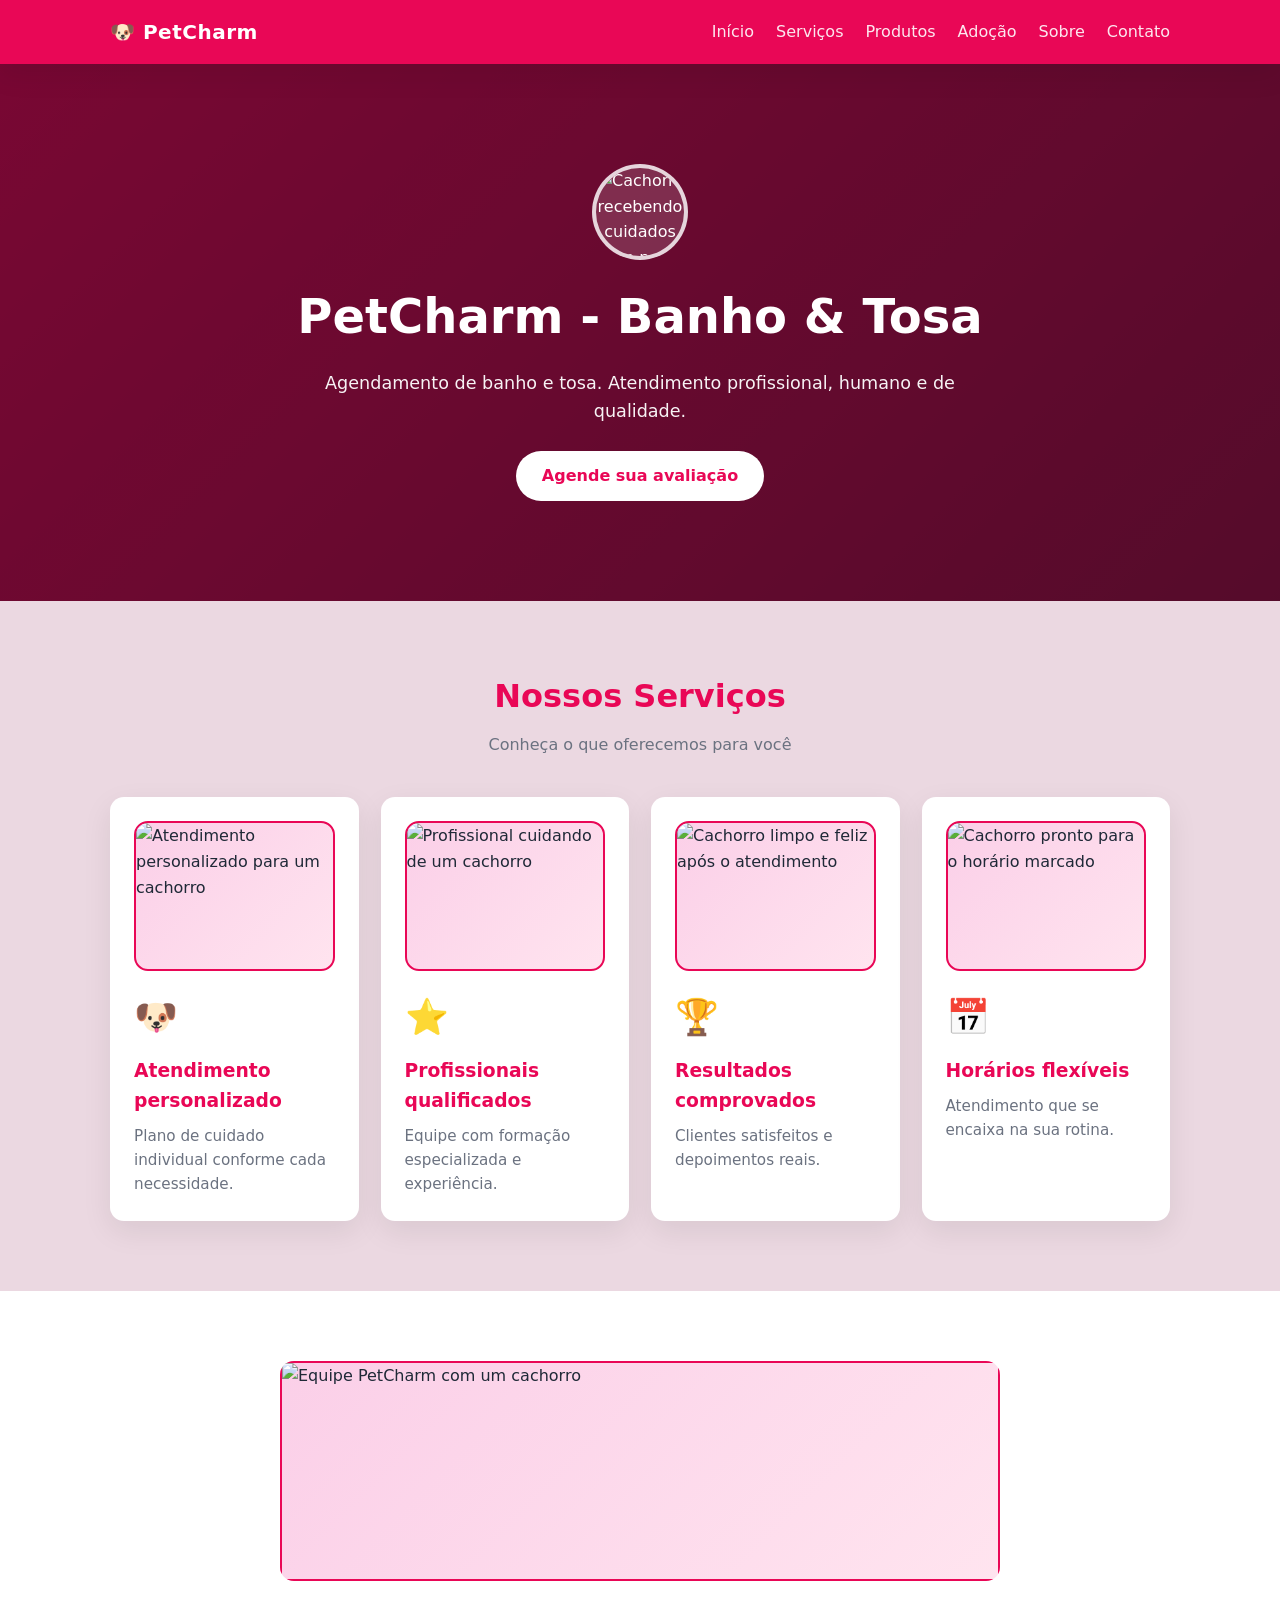
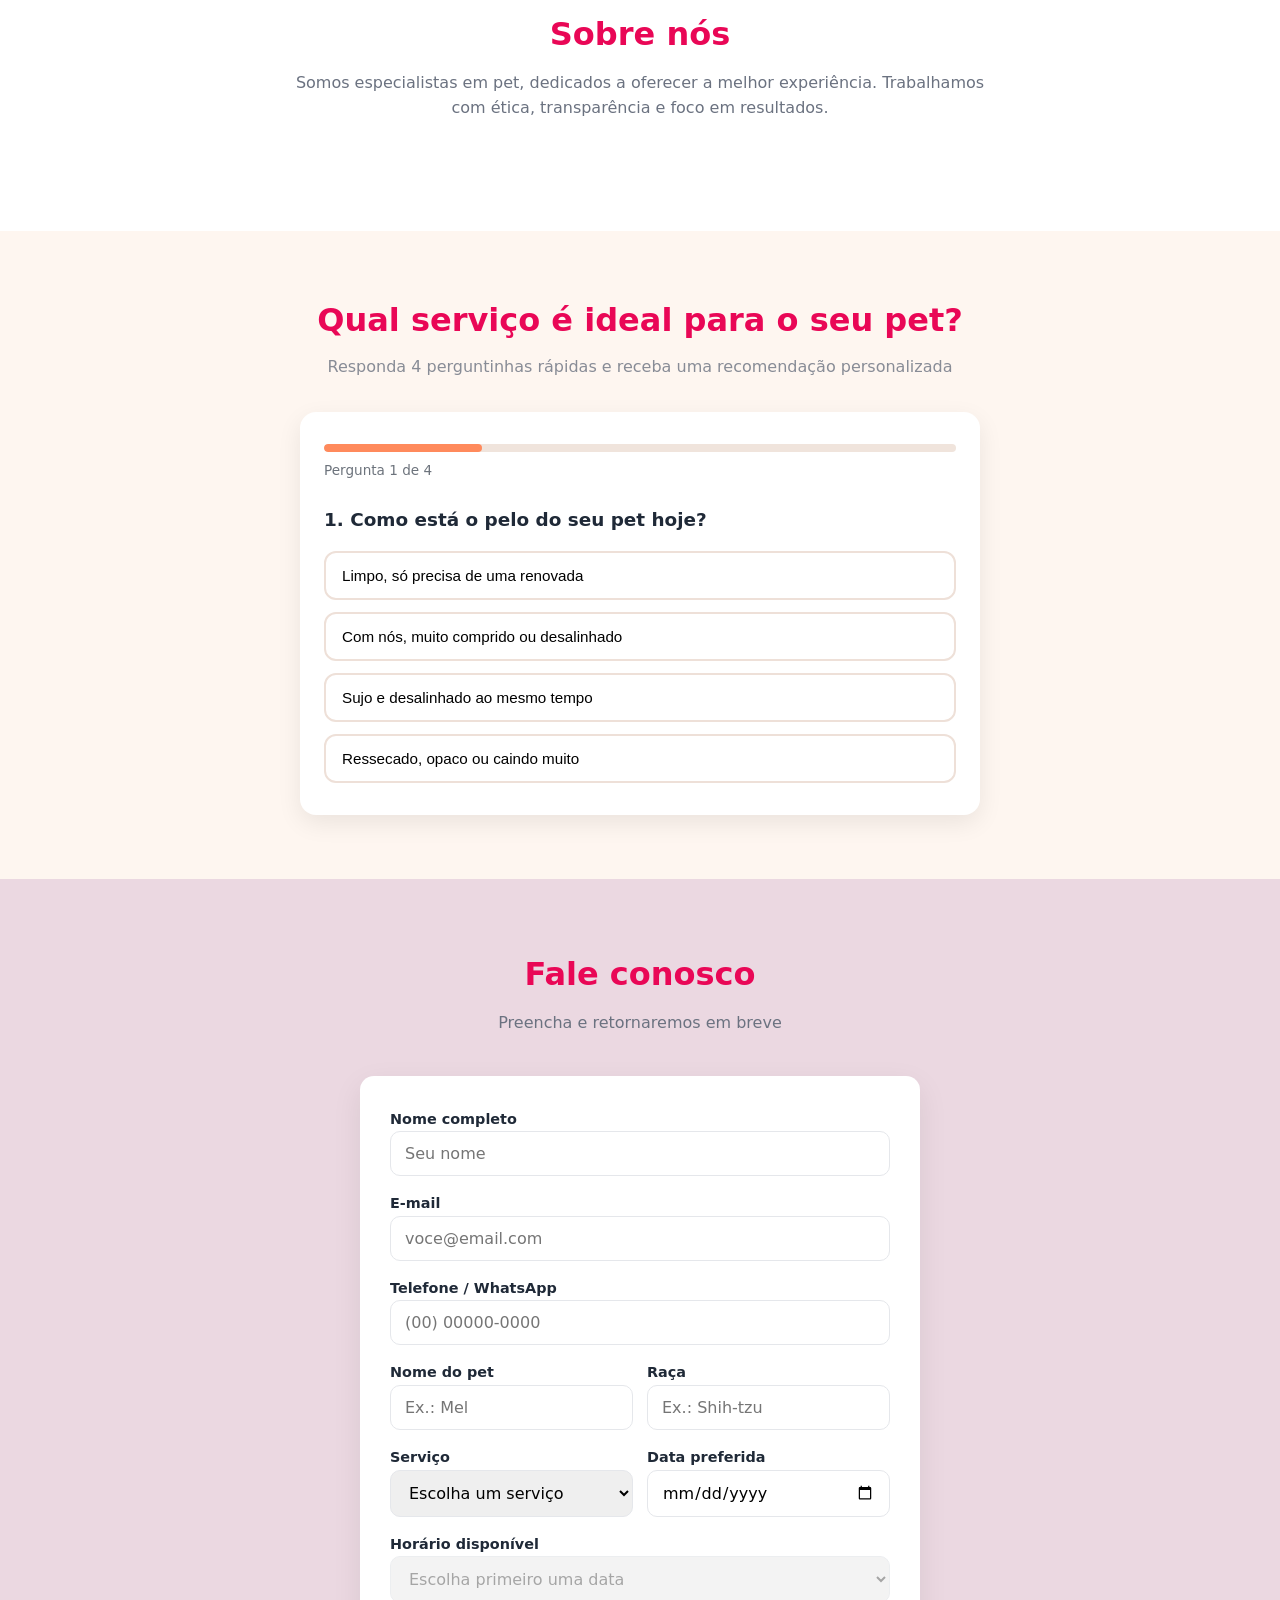
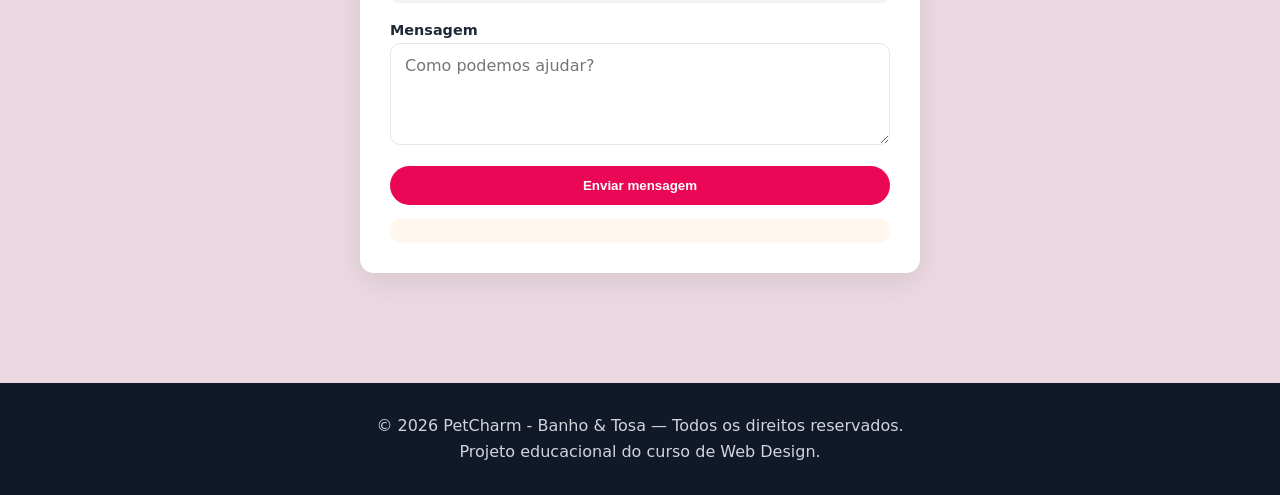
==== index.html @ 6ad41427 "Teste 1" ====
<!DOCTYPE html>
<!--
  PetCharm - Banho & Tosa
  Projeto didático do curso de Web Design.
  Estrutura: header, hero, serviços (cards), sobre, contato (form), footer.
-->
<html lang="pt-BR">
<head>
  <meta charset="UTF-8" />
  <!-- viewport torna o site responsivo no celular -->
  <meta name="viewport" content="width=device-width, initial-scale=1.0" />
  <title>PetCharm - Banho & Tosa</title>
  <meta name="description" content="Agendamento de banho e tosa." />
  <link rel="stylesheet" href="styles.css" />
  <link rel="stylesheet" href="quiz.css" />

</head>
<body>

  <!-- CABEÇALHO com navegação -->
  <header class="site-header">
    <div class="nav">
      <div class="logo">🐶 PetCharm</div>
      <button class="menu-toggle" aria-label="Abrir menu">☰</button>
      <ul id="menu">
        <li><a href="#inicio">Início</a></li>
        <li><a href="#servicos">Serviços</a></li>
        <li><a href="Produtos/Produtos.html">Produtos</a></li>
        <li><a href="Adoção/Index.html">Adoção</a></li>
        <li><a href="#sobre">Sobre</a></li>
        <li><a href="#contato">Contato</a></li>
      </ul>
    </div>
  </header>

  <!-- HERO: primeira impressão do site -->
  <section class="hero" id="inicio">
    <!-- Coloque o vídeo em videos/petshop-fundo.mp4 e a capa em imagens/hero-petshop.jpg -->
    <video class="hero-video" autoplay muted loop playsinline poster="imagens/" aria-hidden="true">
      <source src="imagens/doguinho.mp4" type="video/mp4" />
    </video>
    <div class="hero-overlay" aria-hidden="true"></div>
    <div class="hero-content">
      <!-- Alternativa: troque o vídeo por uma imagem usando imagens/hero-petshop.jpg -->
      <img class="hero-image" src="imagens/1000683428.jpg" alt="Cachorro recebendo cuidados no pet shop" />
    <h1>PetCharm - Banho & Tosa</h1>
    <p>Agendamento de banho e tosa. Atendimento profissional, humano e de qualidade.</p>
    <a href="#contato" class="btn">Agende sua avaliação</a>
    </div>
  </section>

  <!-- SERVIÇOS em formato de cards -->
  <section id="servicos">
    <div class="container">
      <h2>Nossos Serviços</h2>
      <p class="subtitle">Conheça o que oferecemos para você</p>
      <div class="grid">
        <article class="card">
          <!-- Troque o caminho pela foto do serviço correspondente. -->
          <img class="card-image" src="imagens/1000683427.jpg" alt="Atendimento personalizado para um cachorro" />
          <div class="icon">🐶</div>
          <h3>Atendimento personalizado</h3>
          <p>Plano de cuidado individual conforme cada necessidade.</p>
        </article>
        <article class="card">
          <img class="card-image" src="imagens/1000683426.jpg" alt="Profissional cuidando de um cachorro" />
          <div class="icon">⭐</div>
          <h3>Profissionais qualificados</h3>
          <p>Equipe com formação especializada e experiência.</p>
        </article>
        <article class="card">
          <img class="card-image" src="imagens/1000683435.jpg" alt="Cachorro limpo e feliz após o atendimento" />
          <div class="icon">🏆</div>
          <h3>Resultados comprovados</h3>
          <p>Clientes satisfeitos e depoimentos reais.</p>
        </article>
        <article class="card">
          <img class="card-image" src="imagens/1000683436.jpg" alt="Cachorro pronto para o horário marcado" />
          <div class="icon">📅</div>
          <h3>Horários flexíveis</h3>
          <p>Atendimento que se encaixa na sua rotina.</p>
        </article>
      </div>
    </div>
  </section>

  <!-- SOBRE -->
  <section id="sobre" style="background:#fff;">
    <div class="container">
      <div class="sobre-media">
        <img src="imagens/1000683439.jpg" alt="Equipe PetCharm com um cachorro" />
      </div>
      <h2>Sobre nós</h2>
      <p class="subtitle" style="max-width:720px; margin-left:auto; margin-right:auto;">
        Somos especialistas em pet, dedicados a oferecer a melhor
        experiência. Trabalhamos com ética, transparência e foco em resultados.
      </p>
    </div>
  </section>
<section id="quiz">
  <div class="container">
    <h2>Qual serviço é ideal para o seu pet?</h2>
    <p class="subtitle">Responda 4 perguntinhas rápidas e receba uma recomendação personalizada</p>

    <div class="quiz-box" id="quizBox">

      <!-- Barra de progresso -->
      <div class="quiz-progress">
        <div class="quiz-progress-bar" id="quizProgressBar"></div>
      </div>
      <p class="quiz-step-count" id="quizStepCount">Pergunta 1 de 4</p>

      <!-- Pergunta 1 -->
      <div class="quiz-step" data-step="1">
        <h3>1. Como está o pelo do seu pet hoje?</h3>
        <div class="quiz-options" data-question="1">
          <button type="button" class="quiz-option" data-scores='{"banho":2}'>Limpo, só precisa de uma renovada</button>
          <button type="button" class="quiz-option" data-scores='{"tosa":2}'>Com nós, muito comprido ou desalinhado</button>
          <button type="button" class="quiz-option" data-scores='{"banho_tosa":2}'>Sujo e desalinhado ao mesmo tempo</button>
          <button type="button" class="quiz-option" data-scores='{"hidratacao":2}'>Ressecado, opaco ou caindo muito</button>
        </div>
      </div>

      <!-- Pergunta 2 -->
      <div class="quiz-step" data-step="2" hidden>
        <h3>2. Qual é o principal objetivo do atendimento?</h3>
        <div class="quiz-options" data-question="2">
          <button type="button" class="quiz-option" data-scores='{"banho":2}'>Higiene básica e cheirinho bom</button>
          <button type="button" class="quiz-option" data-scores='{"tosa":2}'>Aparência: corte e estilo</button>
          <button type="button" class="quiz-option" data-scores='{"banho_tosa":2}'>Cuidado completo, sem economizar</button>
          <button type="button" class="quiz-option" data-scores='{"hidratacao":2}'>Recuperar a saúde do pelo e da pele</button>
        </div>
      </div>

      <!-- Pergunta 3 -->
      <div class="quiz-step" data-step="3" hidden>
        <h3>3. Com que frequência seu pet costuma tomar banho?</h3>
        <div class="quiz-options" data-question="3">
          <button type="button" class="quiz-option" data-scores='{"banho":1}'>Toda semana, é rotina</button>
          <button type="button" class="quiz-option" data-scores='{"tosa":1}'>Raramente, geralmente só corto o pelo</button>
          <button type="button" class="quiz-option" data-scores='{"banho_tosa":1}'>Sempre faço os dois juntos</button>
          <button type="button" class="quiz-option" data-scores='{"hidratacao":1}'>Meu pet tem pele sensível ou alérgica</button>
        </div>
      </div>

      <!-- Pergunta 4 -->
      <div class="quiz-step" data-step="4" hidden>
        <h3>4. Qual dessas frases combina mais com o momento do seu pet?</h3>
        <div class="quiz-options" data-question="4">
          <button type="button" class="quiz-option" data-scores='{"banho":1}'>É só a rotina normal da semana</button>
          <button type="button" class="quiz-option" data-scores='{"tosa":1}'>Tem um evento ou foto especial chegando</button>
          <button type="button" class="quiz-option" data-scores='{"banho_tosa":1}'>Quero o pacote completo, sem enrolação</button>
          <button type="button" class="quiz-option" data-scores='{"hidratacao":1}'>Está com coceira, caspa ou irritação</button>
        </div>
      </div>

      <!-- Resultado -->
      <div class="quiz-step quiz-result" data-step="result" hidden>
        <div class="quiz-result-icon" id="quizResultIcon">🐾</div>
        <h3 id="quizResultTitle">Recomendação</h3>
        <p id="quizResultText"></p>
        <div class="quiz-result-actions">
          <button type="button" class="btn primary" id="quizGoContact">Agendar esse serviço</button>
          <button type="button" class="btn quiz-restart" id="quizRestart">Refazer o quiz</button>
        </div>
      </div>

    </div>
  </div>
</section>
  <!-- CONTATO com formulário -->
  <section id="contato">
    <div class="container">
      <h2>Fale conosco</h2>
      <p class="subtitle">Preencha e retornaremos em breve</p>
      <form class="contact" id="formContato" novalidate>
        <div>
          <label for="nome">Nome completo</label>
          <input type="text" id="nome" name="nome" required placeholder="Seu nome" />
        </div>
        <div>
          <label for="email">E-mail</label>
          <input type="email" id="email" name="email" required placeholder="voce@email.com" />
        </div>
        <div>
          <label for="telefone">Telefone / WhatsApp</label>
          <input type="tel" id="telefone" name="telefone" placeholder="(00) 00000-0000" />
        </div>
        <div class="form-row">
          <div>
            <label for="petNome">Nome do pet</label>
            <input type="text" id="petNome" name="petNome" required placeholder="Ex.: Mel" />
          </div>
          <div>
            <label for="petRaca">Raça</label>
            <input type="text" id="petRaca" name="petRaca" required placeholder="Ex.: Shih-tzu" />
          </div>
        </div>
        <div class="form-row">
          <div>
            <label for="servico">Serviço</label>
            <select id="servico" name="servico" required>
              <option value="">Escolha um serviço</option>
              <option value="Banho">Banho</option>
              <option value="Tosa higiênica">Tosa higiênica</option>
              <option value="Banho e tosa">Banho e tosa</option>
              <option value="Hidratação">Hidratação</option>
            </select>
          </div>
          <div>
            <label for="data">Data preferida</label>
            <input type="date" id="data" name="data" required />
          </div>
        </div>
        <div>
          <label for="horario">Horário disponível</label>
          <select id="horario" name="horario" required disabled>
            <option value="">Escolha primeiro uma data</option>
          </select>
        </div>
        <div>
          <label for="mensagem">Mensagem</label>
          <textarea id="mensagem" name="mensagem" rows="4" required placeholder="Como podemos ajudar?"></textarea>
        </div>
        <button type="submit" class="btn primary">Enviar mensagem</button>
        <div class="mensagem-feedback" id="feedback"></div>
        <div class="lembrete" id="lembrete" aria-live="polite"></div>
      </form>
    </div>
  </section>

  <footer>
    <p>© <span id="ano"></span> PetCharm - Banho & Tosa — Todos os direitos reservados.</p>
    <p>Projeto educacional do curso de Web Design.</p>
  </footer>

  <script src="script.js"></script>
  <script src="quiz.js"></script>
</body>
</html>
---- styles.css ----
/* =========================================================
   PetCharm - Banho & Tosa
   Folha de estilos principal.
   Conceitos: variáveis CSS, seletores, flexbox, grid,
   responsividade, transições e hover.
   ========================================================= */

/* Variáveis (Custom Properties) — facilitam manter o tema */
:root {
  --primary: #e90756;
  --accent: #fbcfe8;
  --bg: #ebd8e1;
  --text: #1f2937;
  --muted: #6b7280;
  --card: #ffffff;
  --radius: 14px;
  --shadow: 0 10px 30px rgba(0,0,0,.08);
  --container: 1100px;
}

/* Reset simples para padronizar entre navegadores */
* { box-sizing: border-box; margin: 0; padding: 0; }

html { scroll-behavior: smooth; } /* rolagem suave para âncoras */

body {
  font-family: 'Segoe UI', system-ui, -apple-system, sans-serif;
  background: var(--bg);
  color: var(--text);
  line-height: 1.6;
}

img { max-width: 100%; display: block; }

/* Container central reutilizável */
.container {
  max-width: var(--container);
  margin: 0 auto;
  padding: 0 20px;
}

/* ---------- HEADER / NAV ---------- */
header.site-header {
  background: var(--primary);
  color: #fff;
  position: sticky; /* fixa ao rolar */
  top: 0;
  z-index: 50;
  box-shadow: var(--shadow);
}
.nav {
  display: flex;
  align-items: center;
  justify-content: space-between;
  padding: 16px 20px;
  max-width: var(--container);
  margin: 0 auto;
}
.nav .logo { font-weight: 800; font-size: 1.25rem; letter-spacing: .5px; }
.nav ul { display: flex; gap: 22px; list-style: none; }
.nav a { color: #fff; text-decoration: none; opacity: .9; transition: opacity .2s; }
.nav a:hover { opacity: 1; text-decoration: underline; }

/* botão hambúrguer (mobile) */
.menu-toggle {
  display: none;
  background: transparent;
  border: 0;
  color: #fff;
  font-size: 1.6rem;
  cursor: pointer;
}

/* ---------- HERO ---------- */
.hero {
  position: relative;
  isolation: isolate;
  overflow: hidden;
  background: linear-gradient(135deg, var(--primary), #7c123d);
  color: #fff;
  min-height: 430px;
  padding: 100px 20px;
  text-align: center;
}
.hero-video,
.hero-overlay {
  position: absolute;
  inset: 0;
  width: 100%;
  height: 100%;
}
.hero-video { z-index: -2; object-fit: cover; }
.hero-overlay { z-index: -1; background: rgba(67, 8, 35, 0.673); }
.hero-content { position: relative; z-index: 1; }
.hero-image {
  width: 96px;
  height: 96px;
  object-fit: cover;
  margin: 0 auto 18px;
  border: 4px solid rgba(255, 255, 255, .8);
  border-radius: 50%;
  background: rgba(255, 255, 255, .15);
}
.hero h1 { font-size: clamp(1.8rem, 4vw, 3rem); margin-bottom: 14px; }
.hero p { font-size: 1.1rem; max-width: 640px; margin: 0 auto 26px; opacity: .95; }

/* botão reutilizável */
.btn {
  display: inline-block;
  background: #fff;
  color: var(--primary);
  padding: 12px 26px;
  border-radius: 999px;
  text-decoration: none;
  font-weight: 700;
  border: 0;
  cursor: pointer;
  transition: transform .15s ease, box-shadow .15s ease;
}
.btn:hover { transform: translateY(-2px); box-shadow: var(--shadow); }
.btn.primary { background: var(--primary); color: #fff; }

/* ---------- SEÇÕES ---------- */
section { padding: 70px 0; }
section h2 {
  text-align: center;
  font-size: 2rem;
  margin-bottom: 10px;
  color: var(--primary);
}
section .subtitle {
  text-align: center;
  color: var(--muted);
  margin-bottom: 40px;
}

/* Grid de cards reutilizável */
.grid {
  display: grid;
  grid-template-columns: repeat(auto-fit, minmax(240px, 1fr));
  gap: 22px;
}
.card {
  background: var(--card);
  border-radius: var(--radius);
  padding: 24px;
  box-shadow: var(--shadow);
  transition: transform .2s;
}
.card:hover { transform: translateY(-6px); }
.card-image {
  width: calc(100% + 48px);
  height: 150px;
  object-fit: cover;
  margin: 0px 0px 18px;
  background: linear-gradient(135deg, var(--accent), #ffe4ef);
  border-radius: var(--radius);
  border: var(--primary) 2px solid;
}
.card .icon { font-size: 2.2rem; margin-bottom: 10px; }
.card h3 { color: var(--primary); margin-bottom: 8px; }
.card p { color: var(--muted); font-size: .95rem; }
.sobre-media {
  max-width: 720px;
  height: 220px;
  margin: 0 auto 28px;
  overflow: hidden;
  border-radius: var(--radius);
   background: linear-gradient(135deg, var(--accent), #ffe4ef);
}
.sobre-media img { width: 100%; height: 100%; object-fit: cover; 
  border: var(--primary) 2px solid;
}

/* ---------- FORMULÁRIO ---------- */
form.contact {
  max-width: 560px;
  margin: 0 auto;
  background: var(--card);
  padding: 30px;
  border-radius: var(--radius);
  box-shadow: var(--shadow);
  display: grid;
  gap: 14px;
}
form.contact label { font-weight: 600; font-size: .9rem; }
form.contact input,
form.contact select,
form.contact textarea {
  width: 100%;
  padding: 12px 14px;
  border: 1px solid #e5e7eb;
  border-radius: 10px;
  font-family: inherit;
  font-size: 1rem;
  transition: border-color .2s, box-shadow .2s;
}
form.contact .form-row {
  display: grid;
  grid-template-columns: repeat(2, minmax(0, 1fr));
  gap: 14px;
}
form.contact input:focus,
form.contact textarea:focus,
form.contact select:focus {
  outline: none;
  border-color: var(--primary);
  box-shadow: 0 0 0 3px color-mix(in srgb, var(--primary) 20%, transparent);
}

.mensagem-feedback {
  margin-top: 14px;
  padding: 12px;
  border-radius: 10px;
  background: #ecfdf5;
  color: #065f46;
  text-align: center;
  display: none;
}
.mensagem-feedback.erro { background: #fef2f2; color: #991b1b; }
.lembrete {
  padding: 12px;
  border-radius: 10px;
  background: #fff7ed;
  color: #9a3412;
  text-align: center;
}

/* ---------- FOOTER ---------- */
footer {
  background: #111827;
  color: #d1d5db;
  text-align: center;
  padding: 30px 20px;
  margin-top: 40px;
}
footer a { color: var(--accent); text-decoration: none; }

/* ---------- RESPONSIVO ---------- */
@media (max-width: 720px) {
  form.contact .form-row { grid-template-columns: 1fr; }

  .nav ul {
    display: none;
    position: absolute;
    top: 60px; left: 0; right: 0;
    flex-direction: column;
    background: var(--primary);
    padding: 14px 20px;
    gap: 12px;
  }
  .nav ul.open { display: flex; }
  .menu-toggle { display: block; }
}
---- quiz.css ----
/* ============================================================
   ESTILOS DO QUIZ - "Qual serviço é ideal para o seu pet?"
   Classes prefixadas com "quiz-" para não colidir com o
   styles.css já existente no projeto.
   Ajuste as cores (--quiz-primary etc.) para bater com a
   paleta do restante do site.
   ============================================================ */

#quiz {
  padding: 64px 0;
  background: #fef6f0; /* tom pastel suave, ajuste se necessário */
}

#quiz .container {
  max-width: 720px;
  margin: 0 auto;
  padding: 0 20px;
  text-align: center;
}

#quiz h2 {
  margin-bottom: 8px;
}

#quiz .subtitle {
  margin-bottom: 32px;
  opacity: 0.8;
}

.quiz-box {
  background: #ffffff;
  border-radius: 16px;
  padding: 32px 24px;
  box-shadow: 0 8px 24px rgba(0, 0, 0, 0.08);
  text-align: left;
}

/* Barra de progresso */
.quiz-progress {
  width: 100%;
  height: 8px;
  background: #f0e4dc;
  border-radius: 999px;
  overflow: hidden;
  margin-bottom: 8px;
}

.quiz-progress-bar {
  height: 100%;
  width: 25%;
  background: #ff8a5c; /* cor de destaque, ajuste conforme a marca */
  border-radius: 999px;
  transition: width 0.3s ease;
}

.quiz-step-count {
  font-size: 0.85rem;
  opacity: 0.65;
  margin-bottom: 24px;
}

.quiz-step h3 {
  margin-bottom: 16px;
  font-size: 1.15rem;
}

.quiz-options {
  display: grid;
  gap: 12px;
}

.quiz-option {
  text-align: left;
  padding: 14px 16px;
  border: 2px solid #eee0d8;
  border-radius: 12px;
  background: #fff;
  cursor: pointer;
  font-size: 0.95rem;
  transition: border-color 0.2s ease, background 0.2s ease, transform 0.1s ease;
}

.quiz-option:hover {
  border-color: #ff8a5c;
  background: #fff6f1;
}

.quiz-option.selected {
  border-color: #ff8a5c;
  background: #ffe9de;
  font-weight: 600;
}

.quiz-option:active {
  transform: scale(0.99);
}

/* Resultado */
.quiz-result {
  text-align: center;
}

.quiz-result-icon {
  font-size: 2.5rem;
  margin-bottom: 8px;
}

.quiz-result h3 {
  margin-bottom: 8px;
}

#quizResultText {
  margin-bottom: 24px;
  opacity: 0.85;
  line-height: 1.5;
}

.quiz-result-actions {
  display: flex;
  gap: 12px;
  justify-content: center;
  flex-wrap: wrap;
}

.quiz-restart {
  background: transparent;
  border: 2px solid #ddd;
  color: inherit;
}

.quiz-restart:hover {
  border-color: #ff8a5c;
}

@media (max-width: 480px) {
  .quiz-box {
    padding: 24px 16px;
  }
}
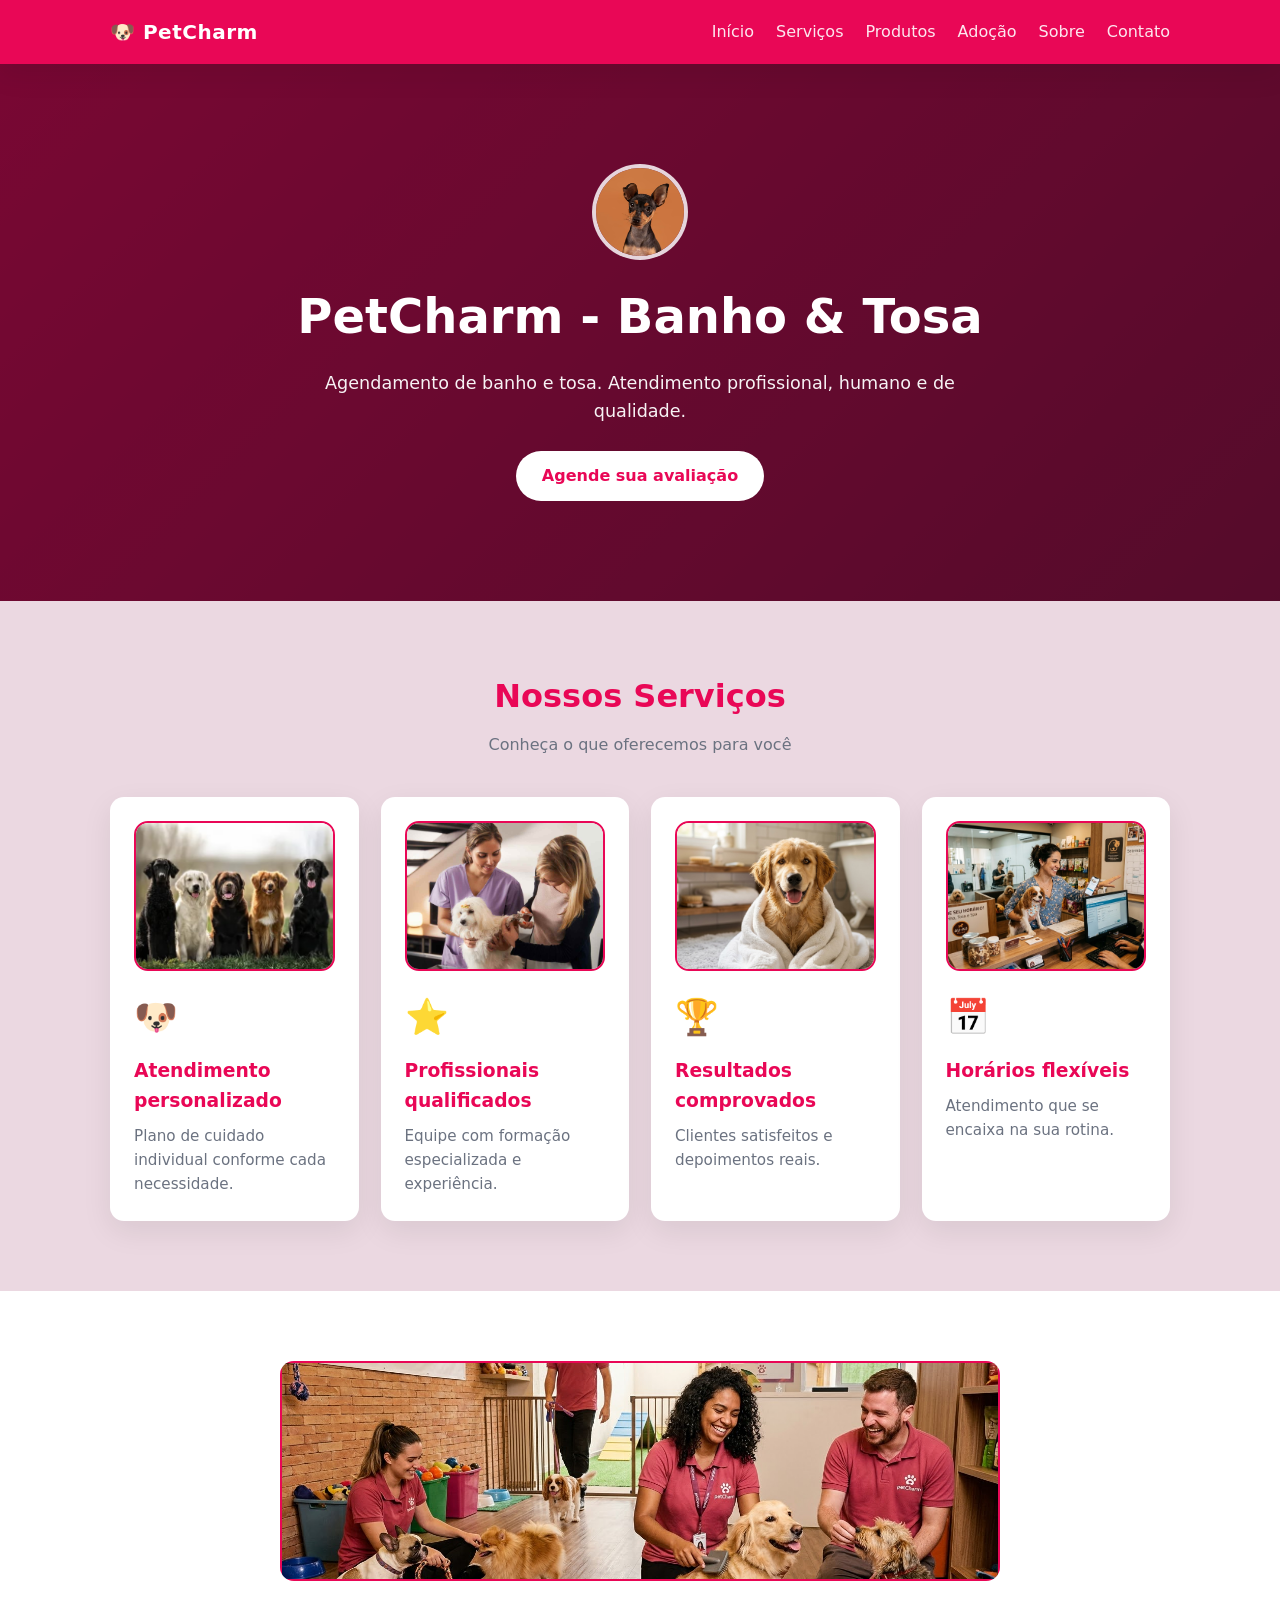
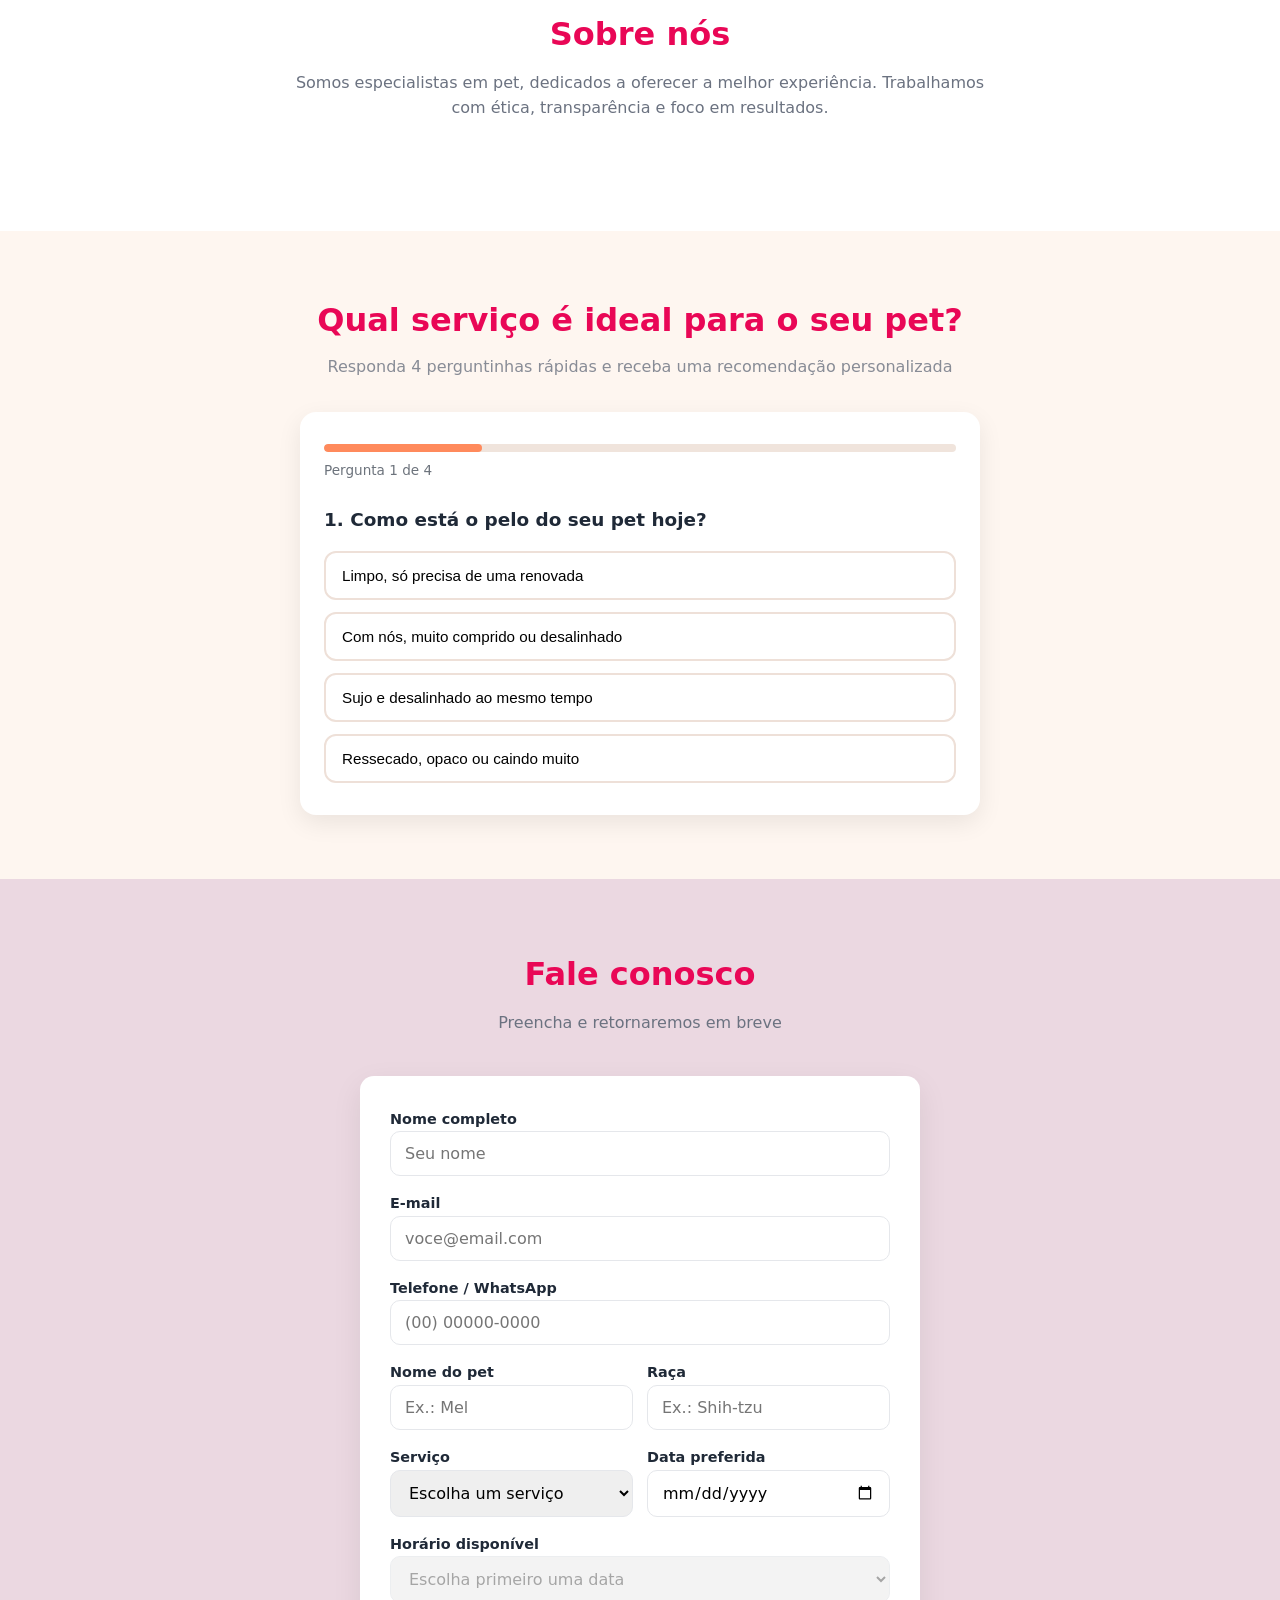
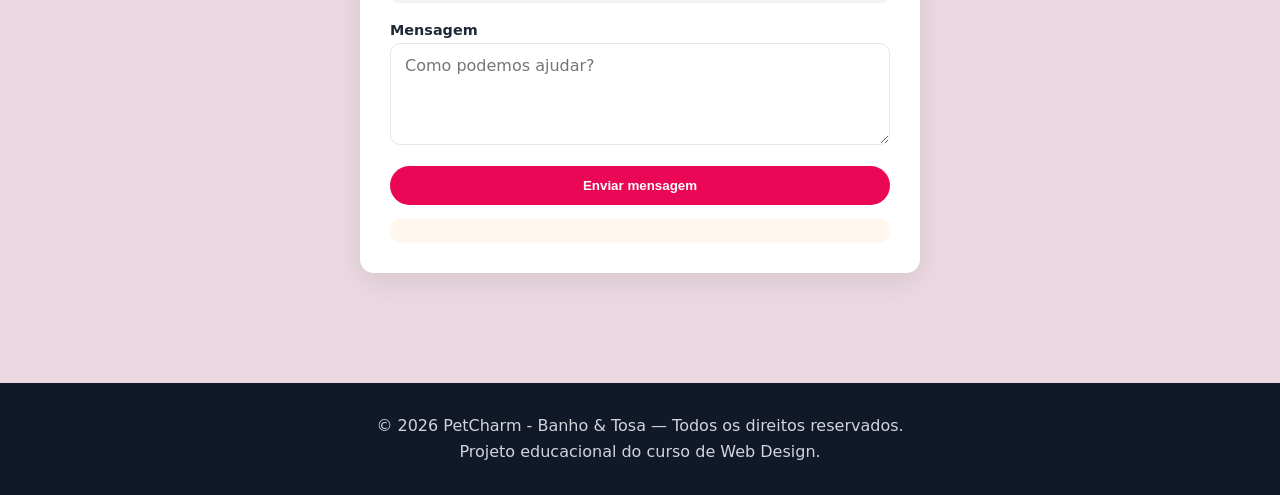
==== commit 23c85b27: "teste 3" ====
--- a/index.html
+++ b/index.html
@@ -26,7 +26,7 @@
         <li><a href="#inicio">Início</a></li>
         <li><a href="#servicos">Serviços</a></li>
         <li><a href="Produtos/Produtos.html">Produtos</a></li>
-        <li><a href="Adoção/Index.html">Adoção</a></li>
+        <li><a href="Adoção/adocao.html">Adoção</a></li>
         <li><a href="#sobre">Sobre</a></li>
         <li><a href="#contato">Contato</a></li>
       </ul>
